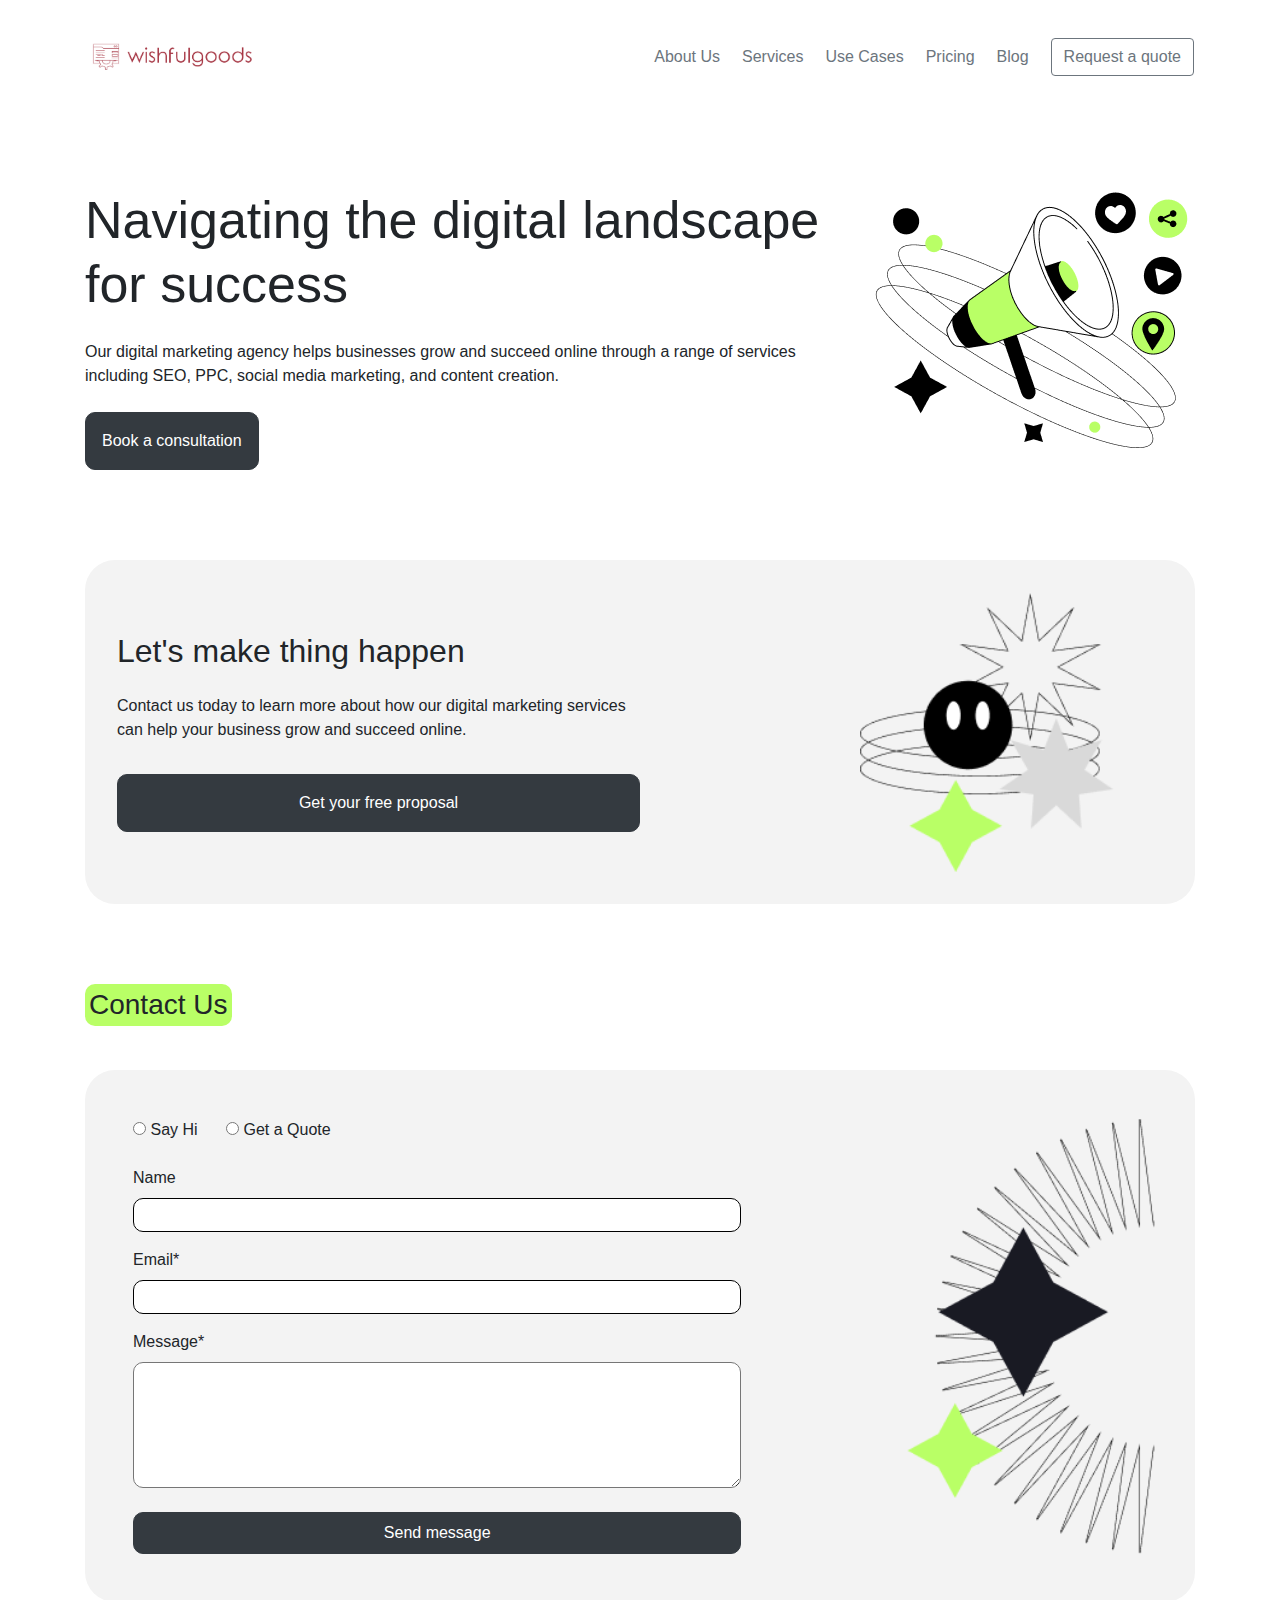
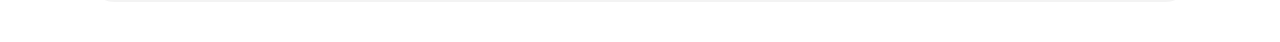
==== new-site/index.html @ 90e8d0c2 "release v0.3.0" ====
<!DOCTYPE html>
<html lang="en">
<head>
    <meta charset="UTF-8">
    <meta name="viewport" content="width=device-width, initial-scale=1.0">
    <link rel="stylesheet" href="https://cdn.jsdelivr.net/npm/bootstrap@4.3.1/dist/css/bootstrap.min.css" integrity="sha384-ggOyR0iXCbMQv3Xipma34MD+dH/1fQ784/j6cY/iJTQUOhcWr7x9JvoRxT2MZw1T" crossorigin="anonymous">
    <link rel="stylesheet" href="https://cdnjs.cloudflare.com/ajax/libs/font-awesome/4.7.0/css/font-awesome.min.css"> 
    <link rel="stylesheet" href="./scss/index.css">
    <title>Document</title>
</head>
<body>
    <nav class="navbar navbar-expand-lg container d-flex justify-content-between mt-md-3">
        <a class="navbar-brand" href="/">
            <img src="assets/illustration//Selection_002.png" alt="brand logo">
        </a>

        <button class="navbar-toggler" type="button" data-toggle="collapse" data-target="#navbarSupportedContent" aria-controls="navbarSupportedContent" aria-expanded="false" aria-label="Toggle navigation">
            <span class="navbar-toggler-icon">
                <i class="fa fa-bars" style="color:#343a40; font-size:28px;"></i>
            </span>
        </button>

        <div class="collapse navbar-collapse justify-content-end" id="navbarSupportedContent">
            <ul class="navbar-nav d-flex m-0 p-0">
                <li class="nav-item list-unstyled my-auto"><a class="text-secondary" href="#">About Us</a></li>
                <li class="nav-item list-unstyled my-auto"><a class="text-secondary" href="#">Services</a></li>
                <li class="nav-item list-unstyled my-auto"><a class="text-secondary" href="#">Use Cases</a></li>
                <li class="nav-item list-unstyled my-auto"><a class="text-secondary" href="#">Pricing</a></li>
                <li class="nav-item list-unstyled my-auto"><a class="text-secondary" href="#">Blog</a></li>
            </ul>
            <button class="btn btn-outline-secondary">Request a quote</button>
        </div>
    </nav>
    <main class="container d-flex flex-column mt-lg-5">
        <section id="introduction" class="introduction d-flex flex-column flex-md-row align-items-center">
            <div class="intro-text text-center text-md-left mb-5 mb-md-0">
                <h1 class="mb-3">Navigating the digital landscape for success</h1>
                <p class="my-4">Our digital marketing agency helps businesses grow and succeed online through a range of services including SEO, PPC, social media marketing, and content creation.</p>
                <button class="btn btn-dark mt-3 p-3 mx-auto ml-md-0 d-block">Book a consultation</button>
            </div>
            <div class="intro-illustration">
                <img class="" src="assets/illustration/Illustration.png" alt="">
            </div>
        </section>
        <section class="proposal d-flex justify-content-between mt-5">
            <div class="info-text d-flex flex-column my-auto w-50">
                <h2>Let's make thing happen</h2>
                <p>Contact us today to learn more about how our digital marketing services can help your business grow and succeed online.</p>
                <button class="btn btn-dark p-3">Get your free proposal</button>
            </div>
            <img class="w-auto mr-5" src="assets/illustration/Illustration2.png" alt="">
        </section>
        <section>
            <h3>Contact Us</h3>
            <div class="contact d-flex position-relative p-lg-5">
                <div class="contact-form position-relative">
                    <div class="contact-reason">
                        <input type="radio" name="reason" id="say-hi">
                        <label class="mr-4" for="say-hi">Say Hi</label>
                        <input type="radio" name="reason" id="get-quote">
                        <label for="say-hi">Get a Quote</label>
                    </div>
                    <div class="my-4">
                        <div class="contact-info">
                            <div class="d-flex flex-column">
                                <label for="name">Name</label>
                                <input class="py-1" type="text" name="name" id="name">
                            </div>
                            <div class="d-flex flex-column my-3">
                                <label for="email">Email*</label>
                                <input class="py-1" type="email" name="email" id="email" required>
                            </div>
                        </div>
                        <div class="contact-message d-flex flex-column">
                            <label for="message">Message*</label>
                            <textarea name="message" id="message" cols="30" rows="5"></textarea>
                        </div>
                    </div>
                    <button class="btn btn-dark w-100 py-2">Send message</button>
                </div>
                <div class="contact-illustration">
                    <img class="h-100" src="assets/illustration/Illustration3.png" alt="">
                </div>
            </div>
        </section>
    </main>
    
    <script src="https://code.jquery.com/jquery-3.5.1.slim.min.js" integrity="sha384-DfXdz2htPH0lsSSs5nCTpuj/zy4C+OGpamoFVy38MVBnE+IbbVYUew+OrCXaRkfj" crossorigin="anonymous"></script>
    <script src="https://cdn.jsdelivr.net/npm/bootstrap@4.5.3/dist/js/bootstrap.bundle.min.js" integrity="sha384-ho+j7jyWK8fNQe+A12Hb8AhRq26LrZ/JpcUGGOn+Y7RsweNrtN/tE3MoK7ZeZDyx" crossorigin="anonymous"></script>
</body>
</html>
---- new-site/scss/index.css ----
nav .navbar-brand img {
  height: 55px;
  width: auto;
}
nav .navbar-toggler {
  outline: none;
  border: none;
}
nav .navbar-collapse,
nav .navbar-nav {
  gap: 22px;
}

main section {
  margin-bottom: 2.5rem;
  margin-top: 2.5rem;
}
main section h3 {
  margin-bottom: 2.75rem;
  background-color: #B9FF66;
  width: -moz-fit-content;
  width: fit-content;
  border-radius: 10px;
  padding: 0.25rem;
}
main h1 {
  line-height: 4rem;
  font-size: 2.75rem;
}
@media (min-width: 992px) {
  main h1 {
    font-size: 3.25rem;
  }
}
main .btn {
  border-radius: 10px;
}
main .introduction .intro-text,
main .introduction .intro-illustration {
  width: -moz-fit-content;
  width: fit-content;
}
main .proposal {
  background-color: #F3F3F3;
  border-radius: 30px;
  padding: 2rem;
}
main .proposal > .info-text {
  gap: 1rem;
}
main .proposal img {
  height: 280px;
}
main .contact {
  padding: 2rem;
  background-color: #F3F3F3;
  border-radius: 30px;
}
main .contact .contact-form {
  z-index: 9;
  width: 100%;
}
main .contact .contact-form input {
  border: 1px solid;
}
@media (min-width: 992px) {
  main .contact .contact-form {
    width: 60%;
  }
}
main .contact .contact-reason label {
  margin-bottom: 0;
}
main .contact .contact-reason input[type=radio] {
  accent-color: #B9FF66;
}
main .contact .contact-info input,
main .contact .contact-message textarea {
  border-radius: 10px;
}
main .contact .contact-illustration {
  position: absolute;
  right: 0px;
  top: 5px;
  z-index: 1;
}
@media (min-width: 768px) {
  main .contact .contact-illustration {
    position: initial;
    margin-right: 2rem;
    margin-left: auto;
  }
}/*# sourceMappingURL=index.css.map */
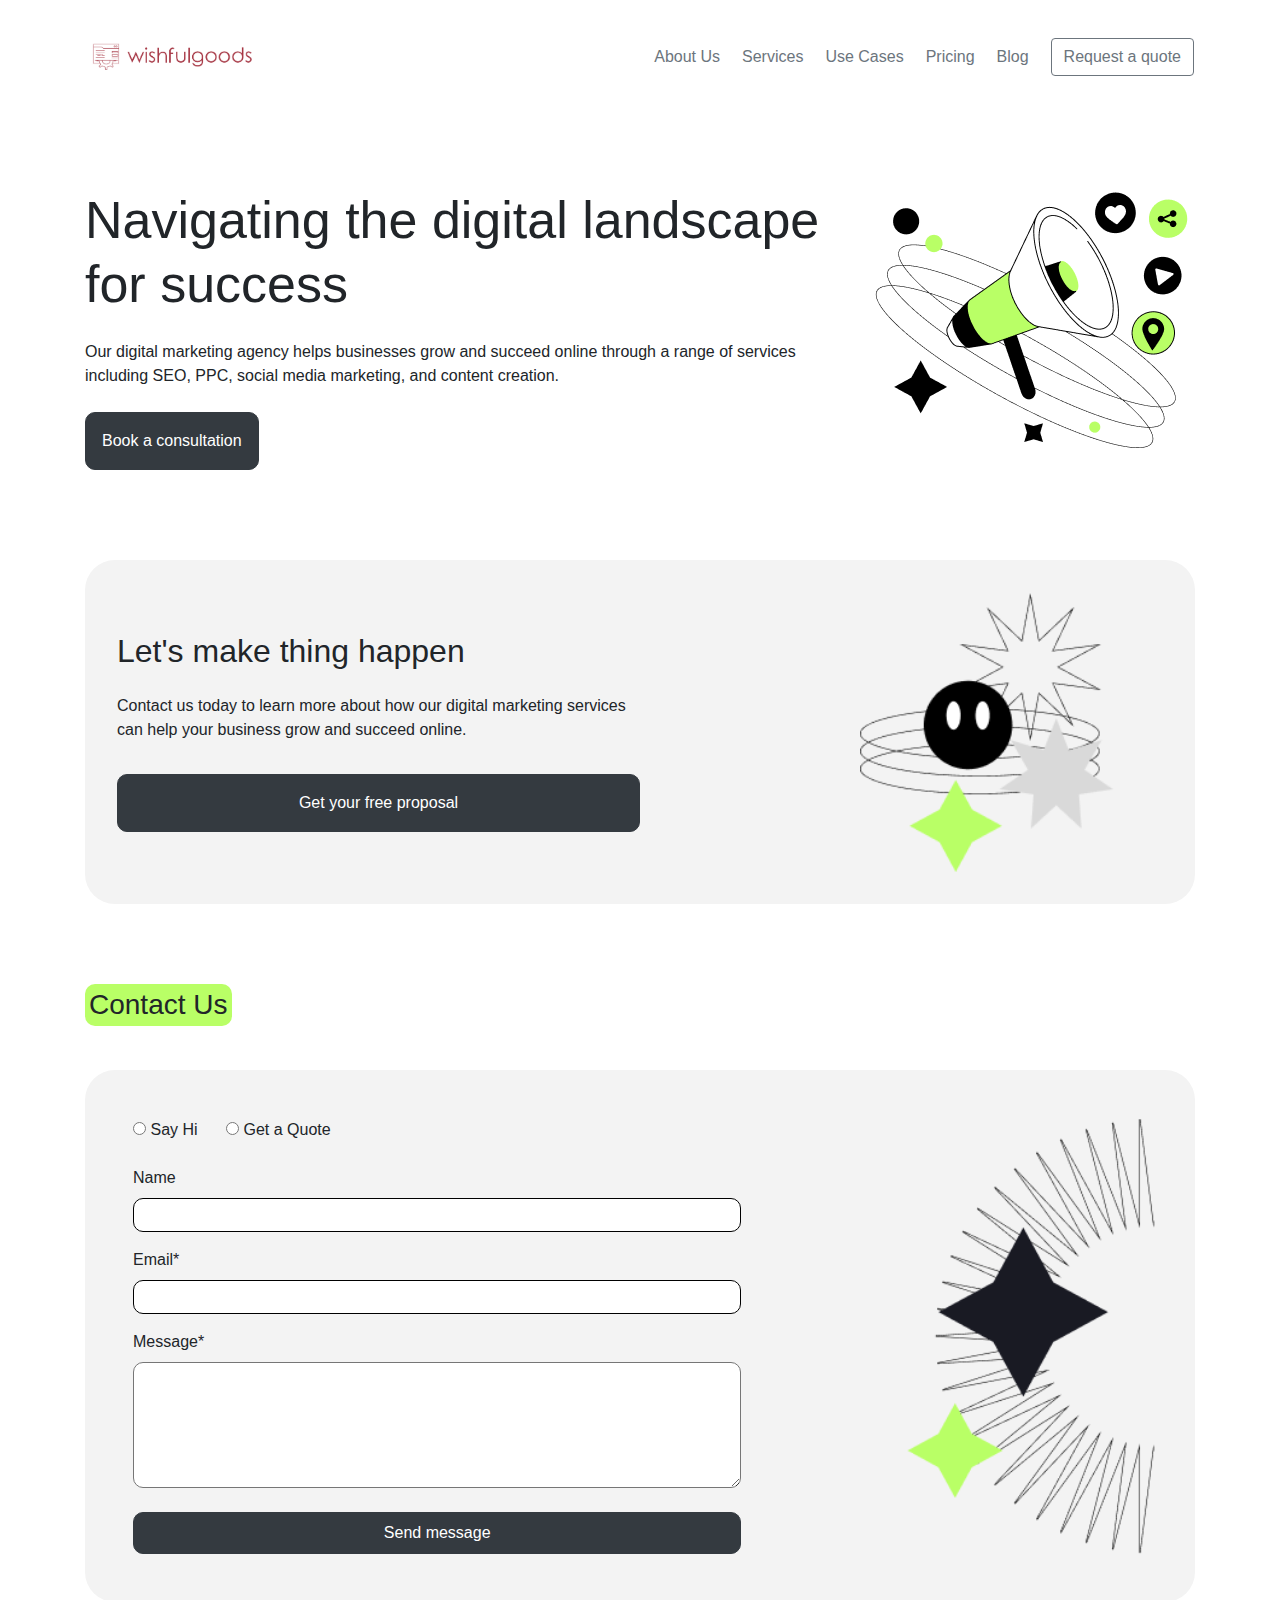
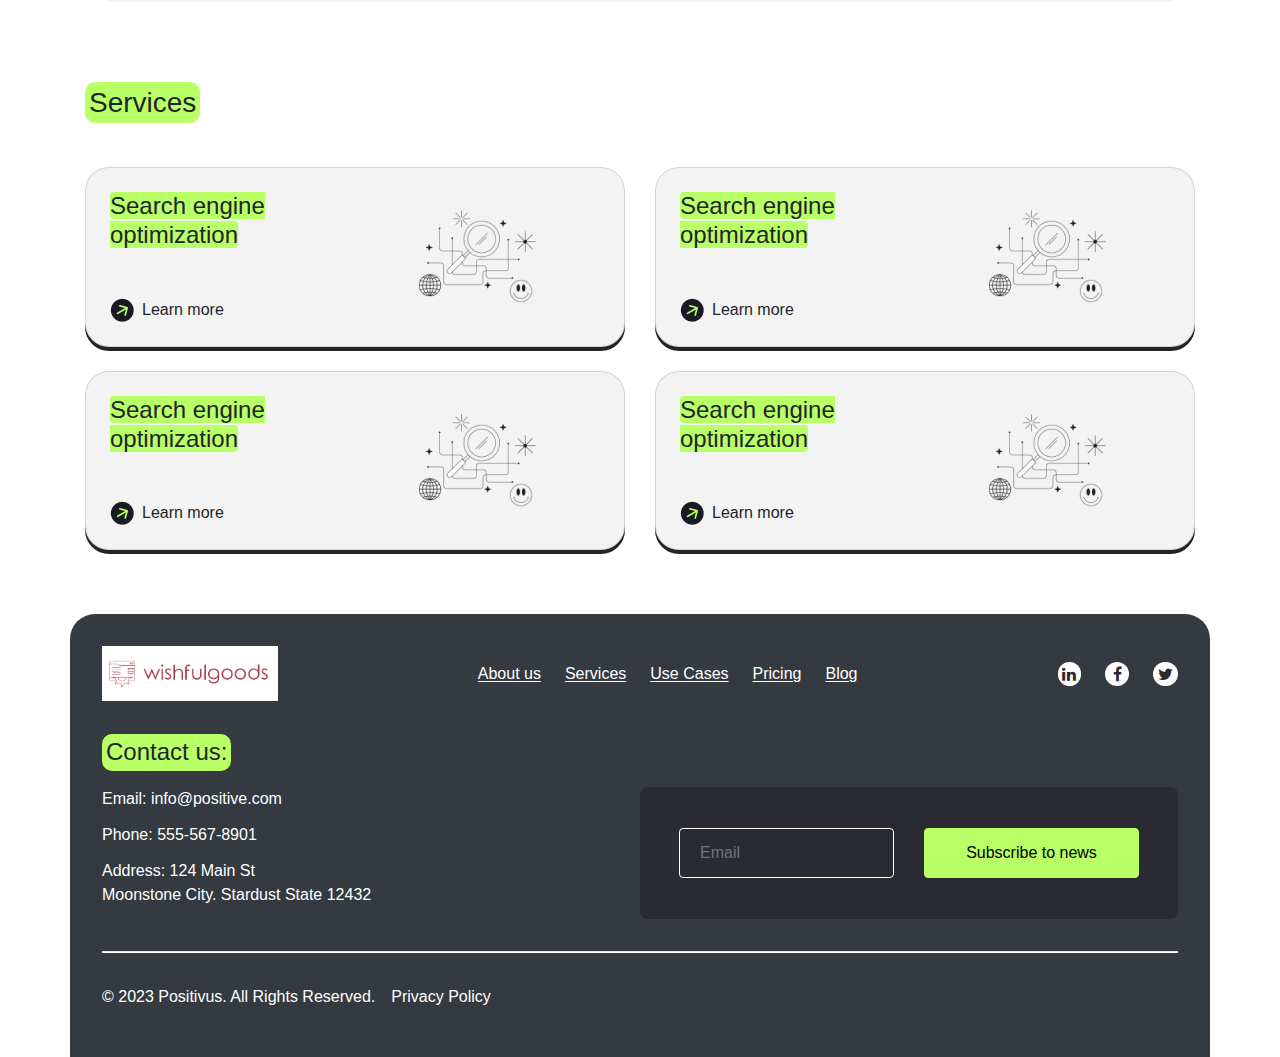
==== commit 2d35f2a6: "release v0.4.0" ====
--- a/new-site/index.html
+++ b/new-site/index.html
@@ -21,7 +21,7 @@
         </button>
 
         <div class="collapse navbar-collapse justify-content-end" id="navbarSupportedContent">
-            <ul class="navbar-nav d-flex m-0 p-0">
+            <ul class="navbar-nav d-flex mx-0 my-3 p-0">
                 <li class="nav-item list-unstyled my-auto"><a class="text-secondary" href="#">About Us</a></li>
                 <li class="nav-item list-unstyled my-auto"><a class="text-secondary" href="#">Services</a></li>
                 <li class="nav-item list-unstyled my-auto"><a class="text-secondary" href="#">Use Cases</a></li>
@@ -83,8 +83,120 @@
                 </div>
             </div>
         </section>
+        <section>
+            <h3>Services</h3>
+            <div class="row">
+                <div class="services mb-4 col-12 col-md-6">
+                    <div class="service card flex-row p-4">
+                        <div class="info-text w-50 d-flex flex-column justify-content-between">
+                            <h4><span>Search engine optimization</span></h4>
+                            <div class="d-flex">
+                                <img src="assets/illustration/Icon.png" alt="">
+                                <p class="ml-2 my-auto text-center">Learn more</p>
+                            </div>
+                        </div>
+                        <div class="w-50 d-flex align-items-center justify-content-center">
+                            <img src="assets/illustration/tokyo-magnifier-web-search-with-elements 2.png" alt="">
+                        </div>
+                    </div>
+                </div>
+                <div class="services mb-4 col-12 col-md-6">
+                    <div class="service card flex-row p-4">
+                        <div class="info-text w-50 d-flex flex-column justify-content-between">
+                            <h4><span>Search engine optimization</span></h4>
+                            <div class="d-flex">
+                                <img src="assets/illustration/Icon.png" alt="">
+                                <p class="ml-2 my-auto text-center">Learn more</p>
+                            </div>
+                        </div>
+                        <div class="w-50 d-flex align-items-center justify-content-center">
+                            <img src="assets/illustration/tokyo-magnifier-web-search-with-elements 2.png" alt="">
+                        </div>
+                    </div>
+                </div>
+            </div>
+            <div class="row">
+                <div class="services mb-4 col-12 col-md-6">
+                    <div class="service card flex-row p-4">
+                        <div class="info-text w-50 d-flex flex-column justify-content-between">
+                            <h4><span>Search engine optimization</span></h4>
+                            <div class="d-flex">
+                                <img src="assets/illustration/Icon.png" alt="">
+                                <p class="ml-2 my-auto text-center">Learn more</p>
+                            </div>
+                        </div>
+                        <div class="w-50 d-flex align-items-center justify-content-center">
+                            <img src="assets/illustration/tokyo-magnifier-web-search-with-elements 2.png" alt="">
+                        </div>
+                    </div>
+                </div>
+                <div class="services mb-4 col-12 col-md-6">
+                    <div class="service card flex-row p-4">
+                        <div class="info-text w-50 d-flex flex-column justify-content-between">
+                            <h4><span>Search engine optimization</span></h4>
+                            <div class="d-flex">
+                                <img src="assets/illustration/Icon.png" alt="">
+                                <p class="ml-2 my-auto text-center">Learn more</p>
+                            </div>
+                        </div>
+                        <div class="w-50 d-flex align-items-center justify-content-center">
+                            <img src="assets/illustration/tokyo-magnifier-web-search-with-elements 2.png" alt="">
+                        </div>
+                    </div>
+                </div>
+            </div>
+        </section>
     </main>
-    
+    <footer>
+        <div class="container bg-dark d-flex flex-column">
+            <div class="d-flex flex-column flex-lg-row justify-content-between">
+                <div class="logo">
+                    <img src="./assets/illustration/Selection_002.png" alt="">
+                </div>
+                <div class="footer-navigation d-flex align-items-center my-3">
+                    <ul class="d-flex list-unstyled my-auto">
+                        <li><a href="#">About us</a></li>
+                        <li><a href="#">Services</a></li>
+                        <li><a href="#">Use Cases</a></li>
+                        <li><a href="#">Pricing</a></li>
+                        <li><a href="#">Blog</a></li>
+                    </ul>
+                </div>
+                <div class="social-icons d-flex align-items-center">
+                    <ul class="d-flex list-unstyled my-auto">
+                        <li><a href="#"><span class="fa fa-linkedin"></span></a></li>
+                        <li><a href="#"><span class="fa fa-facebook"></span></a></li>
+                        <li><a href="#"><span class="fa fa-twitter"></span></a></li>
+                    </ul>
+                </div>
+            </div>
+            <h4 class="m-0"><span>Contact us:</span></h4>
+            <div class="row flex-column flex-lg-row mx-0">
+                <div class="contact col-12 col-lg-6 p-0 mb-4 mb-lg-0">
+                    <div class="contact-info">
+                        <p>Email: info@positive.com</p>
+                        <p>Phone: 555-567-8901</p>
+                        <p>Address: 124 Main St <br> Moonstone City. Stardust State 12432</p>
+                    </div>
+                </div>
+                <div class="newsletter-sub-form col-12 col-lg-6 d-flex align-items-center">
+                    <div class="row m-0 w-100">
+                        <div class="col">
+                            <input class="form-control h-100" type="email" placeholder="Email" name="Email">
+                        </div>
+                        <div class="col">
+                            <button class="btn btn-primary w-100">Subscribe to news</button>
+                        </div>
+                    </div>
+                </div>
+            </div>
+            <hr>
+            <div class="d-flex mb-0">
+                <p class="mr-3">© 2023 Positivus. All Rights Reserved.</p>
+                <p>Privacy Policy</p>
+            </div>
+        </div>
+    </footer>
     <script src="https://code.jquery.com/jquery-3.5.1.slim.min.js" integrity="sha384-DfXdz2htPH0lsSSs5nCTpuj/zy4C+OGpamoFVy38MVBnE+IbbVYUew+OrCXaRkfj" crossorigin="anonymous"></script>
     <script src="https://cdn.jsdelivr.net/npm/bootstrap@4.5.3/dist/js/bootstrap.bundle.min.js" integrity="sha384-ho+j7jyWK8fNQe+A12Hb8AhRq26LrZ/JpcUGGOn+Y7RsweNrtN/tE3MoK7ZeZDyx" crossorigin="anonymous"></script>
 </body>
--- a/new-site/scss/index.css
+++ b/new-site/scss/index.css
@@ -90,4 +90,96 @@
     margin-right: 2rem;
     margin-left: auto;
   }
+}
+main .service {
+  border-radius: 1.5rem;
+  background-color: #F3F3F3;
+  box-shadow: 0 4px;
+}
+main .service .info-text {
+  gap: 2.5rem;
+}
+main .service .info-text h4 > span {
+  background-color: #B9FF66;
+  border-radius: 4px;
+}
+
+footer .container {
+  border-radius: 25px 25px 0 0;
+  padding: 2rem;
+}
+footer .container > div {
+  margin-bottom: 2rem;
+}
+footer .container .logo > img {
+  height: 55px;
+  width: auto;
+}
+footer .container ul {
+  gap: 1.5rem;
+}
+footer .container ul li > a {
+  color: white;
+  text-decoration: underline;
+  text-underline-offset: 2px;
+}
+footer .container ul li > a > .fa {
+  color: #292A32;
+  background-color: white;
+  display: inline-block;
+  border-radius: 60px;
+  padding: 0.25em 0.3em;
+}
+footer .container ul li > a .fa-facebook {
+  padding: 0.25em 0.475em;
+}
+footer .container h4 > span {
+  background-color: #B9FF66;
+  border-radius: 10px;
+  display: inline-block;
+  padding: 4px;
+  margin-bottom: 1rem;
+}
+footer .container .contact p {
+  color: white;
+  margin: 0;
+}
+footer .container .contact p + p {
+  margin: 0.75rem 0;
+}
+footer .container .newsletter-sub-form {
+  background-color: #292A32;
+  border-radius: 8px;
+  padding: 2rem 1.5rem;
+}
+footer .container .newsletter-sub-form .col {
+  width: 100%;
+}
+footer .container .newsletter-sub-form .col input, footer .container .newsletter-sub-form .col button {
+  padding: 12px 20px;
+}
+@media (min-width: 992px) and (max-width: 1200px) {
+  footer .container .newsletter-sub-form .col input, footer .container .newsletter-sub-form .col button {
+    font-size: 0.875rem;
+  }
+}
+footer .container .newsletter-sub-form .col .form-control {
+  color: white;
+  border: 1px solid white;
+  background-color: transparent;
+}
+footer .container .newsletter-sub-form .col .btn-primary {
+  background-color: #B9FF66;
+  border: 1px solid #B9FF66;
+  color: black;
+}
+footer .container hr {
+  background-color: white;
+  height: 1px;
+  width: 100%;
+  margin: 0;
+}
+footer .container hr + div {
+  color: white;
+  margin-top: 2rem;
 }/*# sourceMappingURL=index.css.map */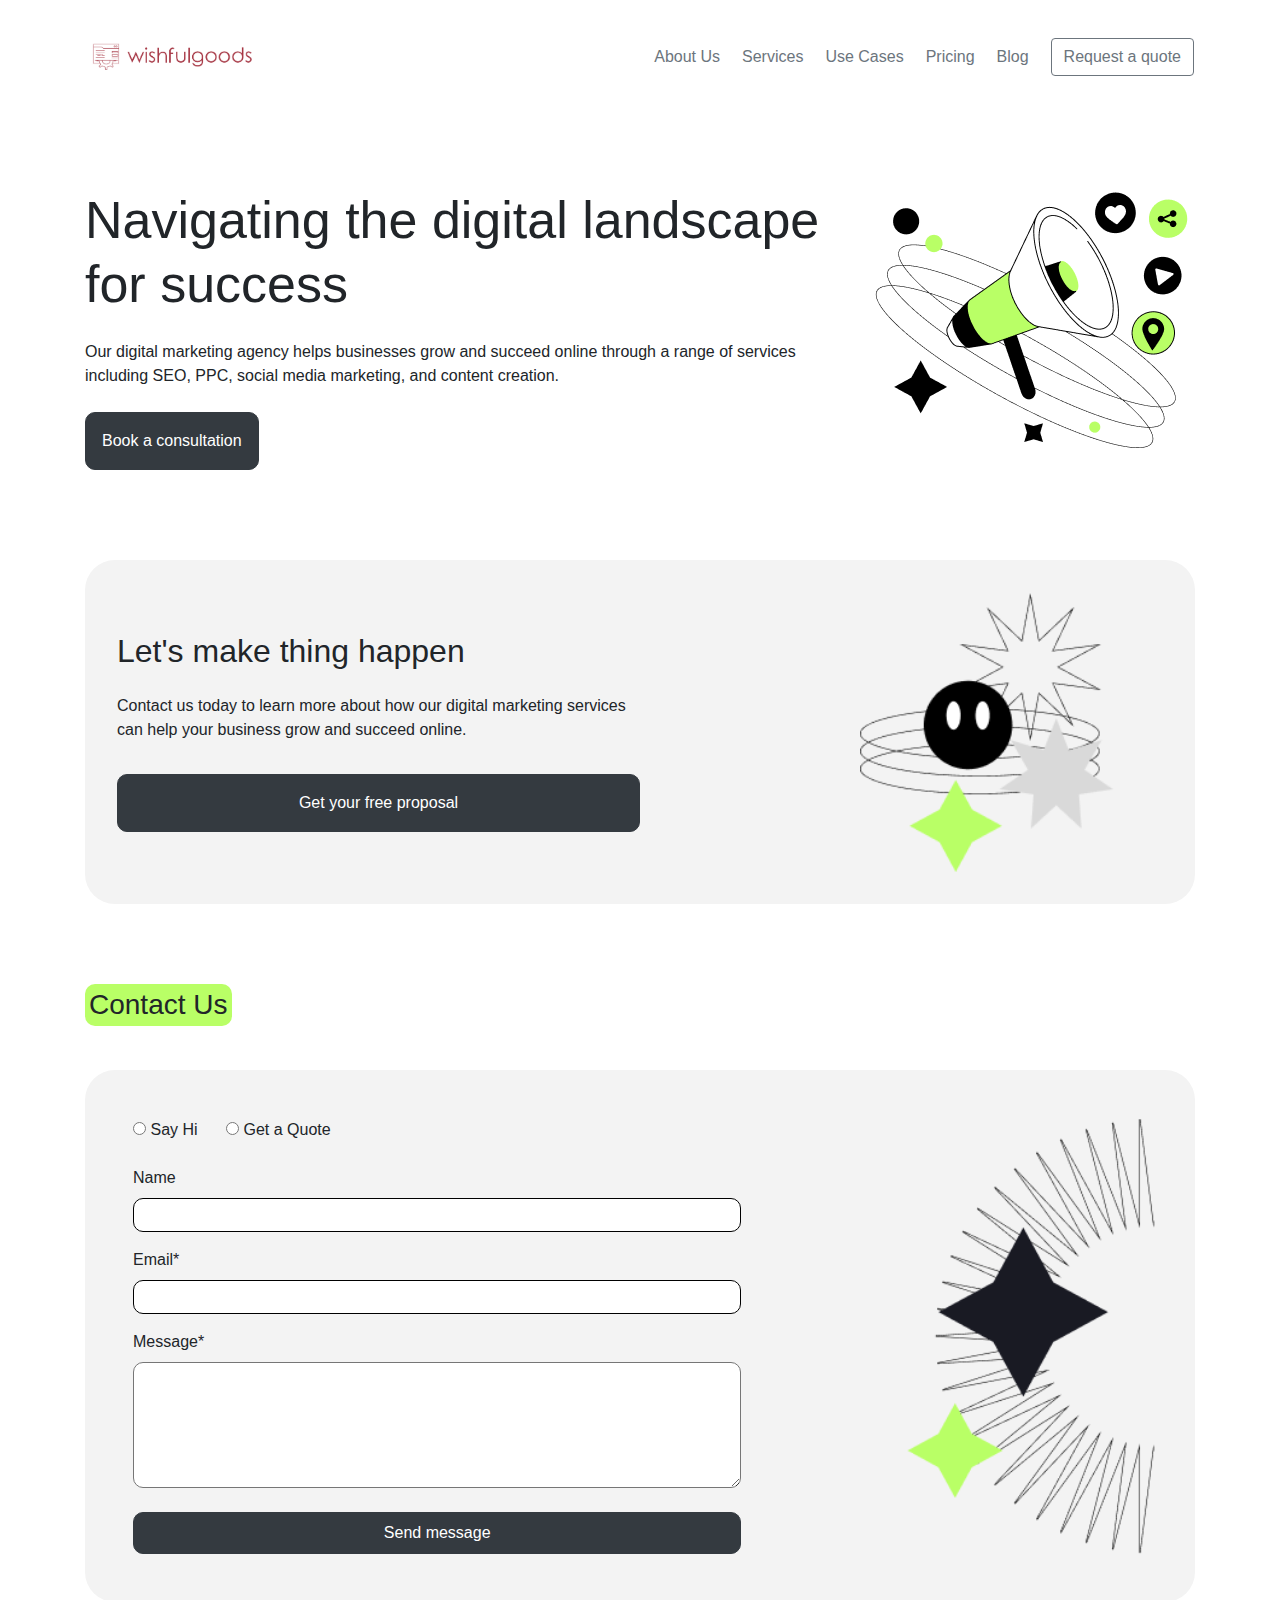
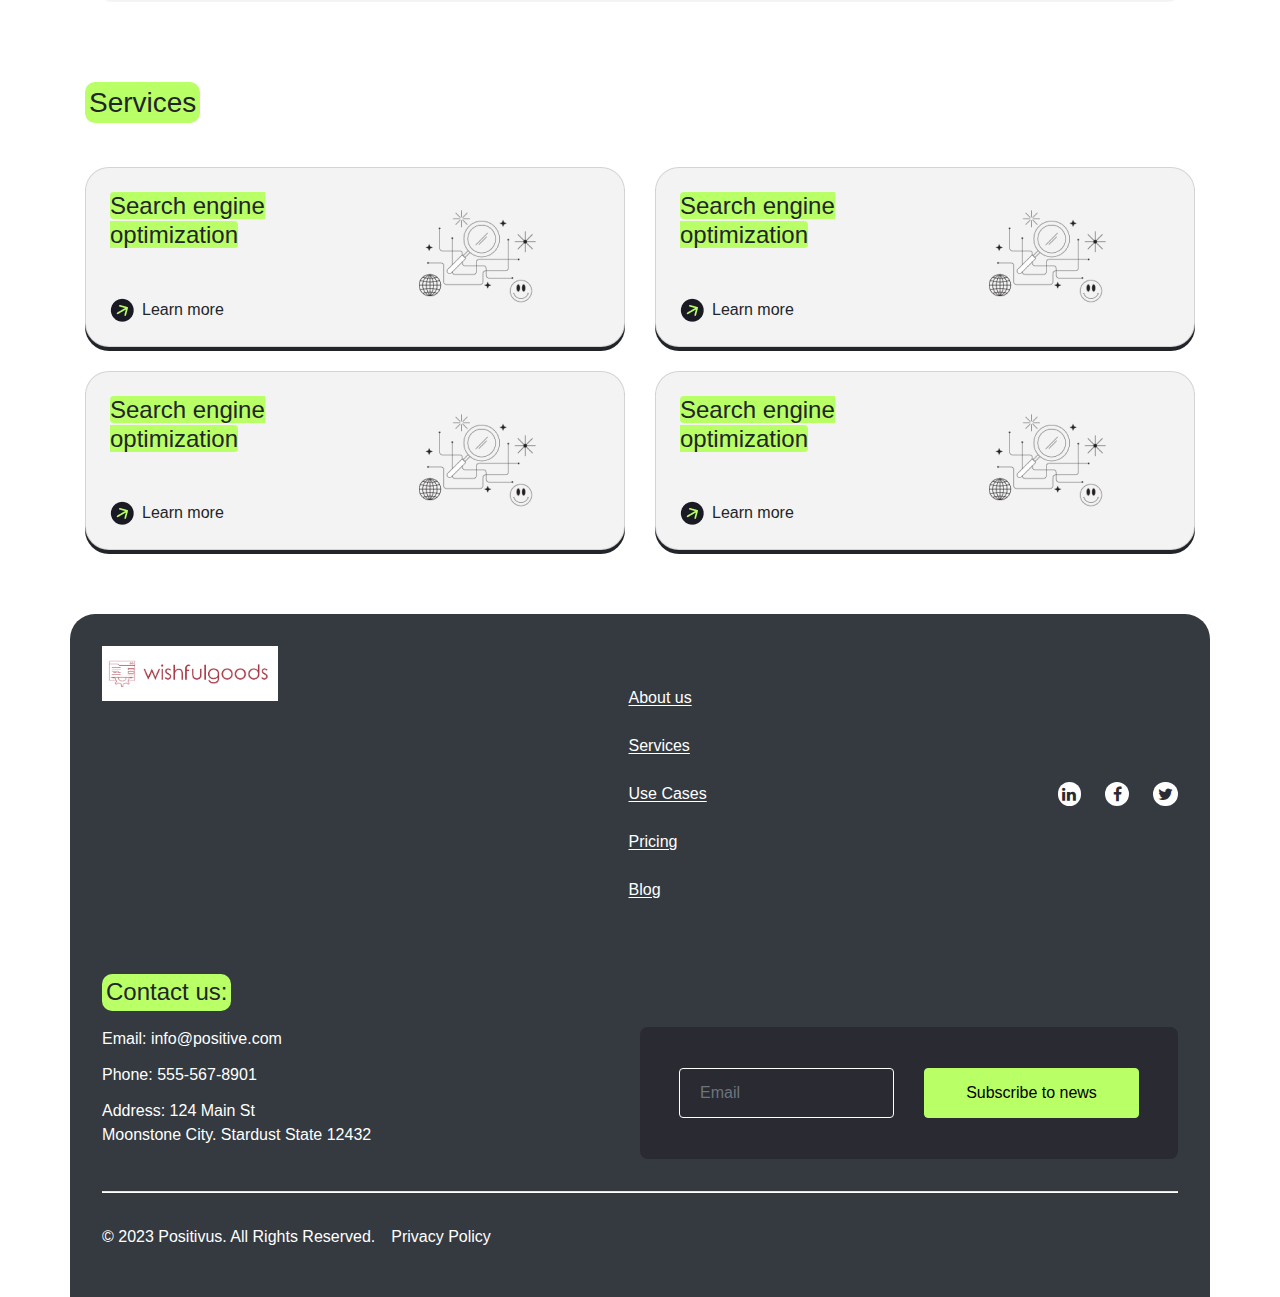
==== commit 47de6c2b: "release v0.4.1" ====
--- a/new-site/index.html
+++ b/new-site/index.html
@@ -154,7 +154,7 @@
                     <img src="./assets/illustration/Selection_002.png" alt="">
                 </div>
                 <div class="footer-navigation d-flex align-items-center my-3">
-                    <ul class="d-flex list-unstyled my-auto">
+                    <ul class="d-flex flex-column list-unstyled my-4">
                         <li><a href="#">About us</a></li>
                         <li><a href="#">Services</a></li>
                         <li><a href="#">Use Cases</a></li>
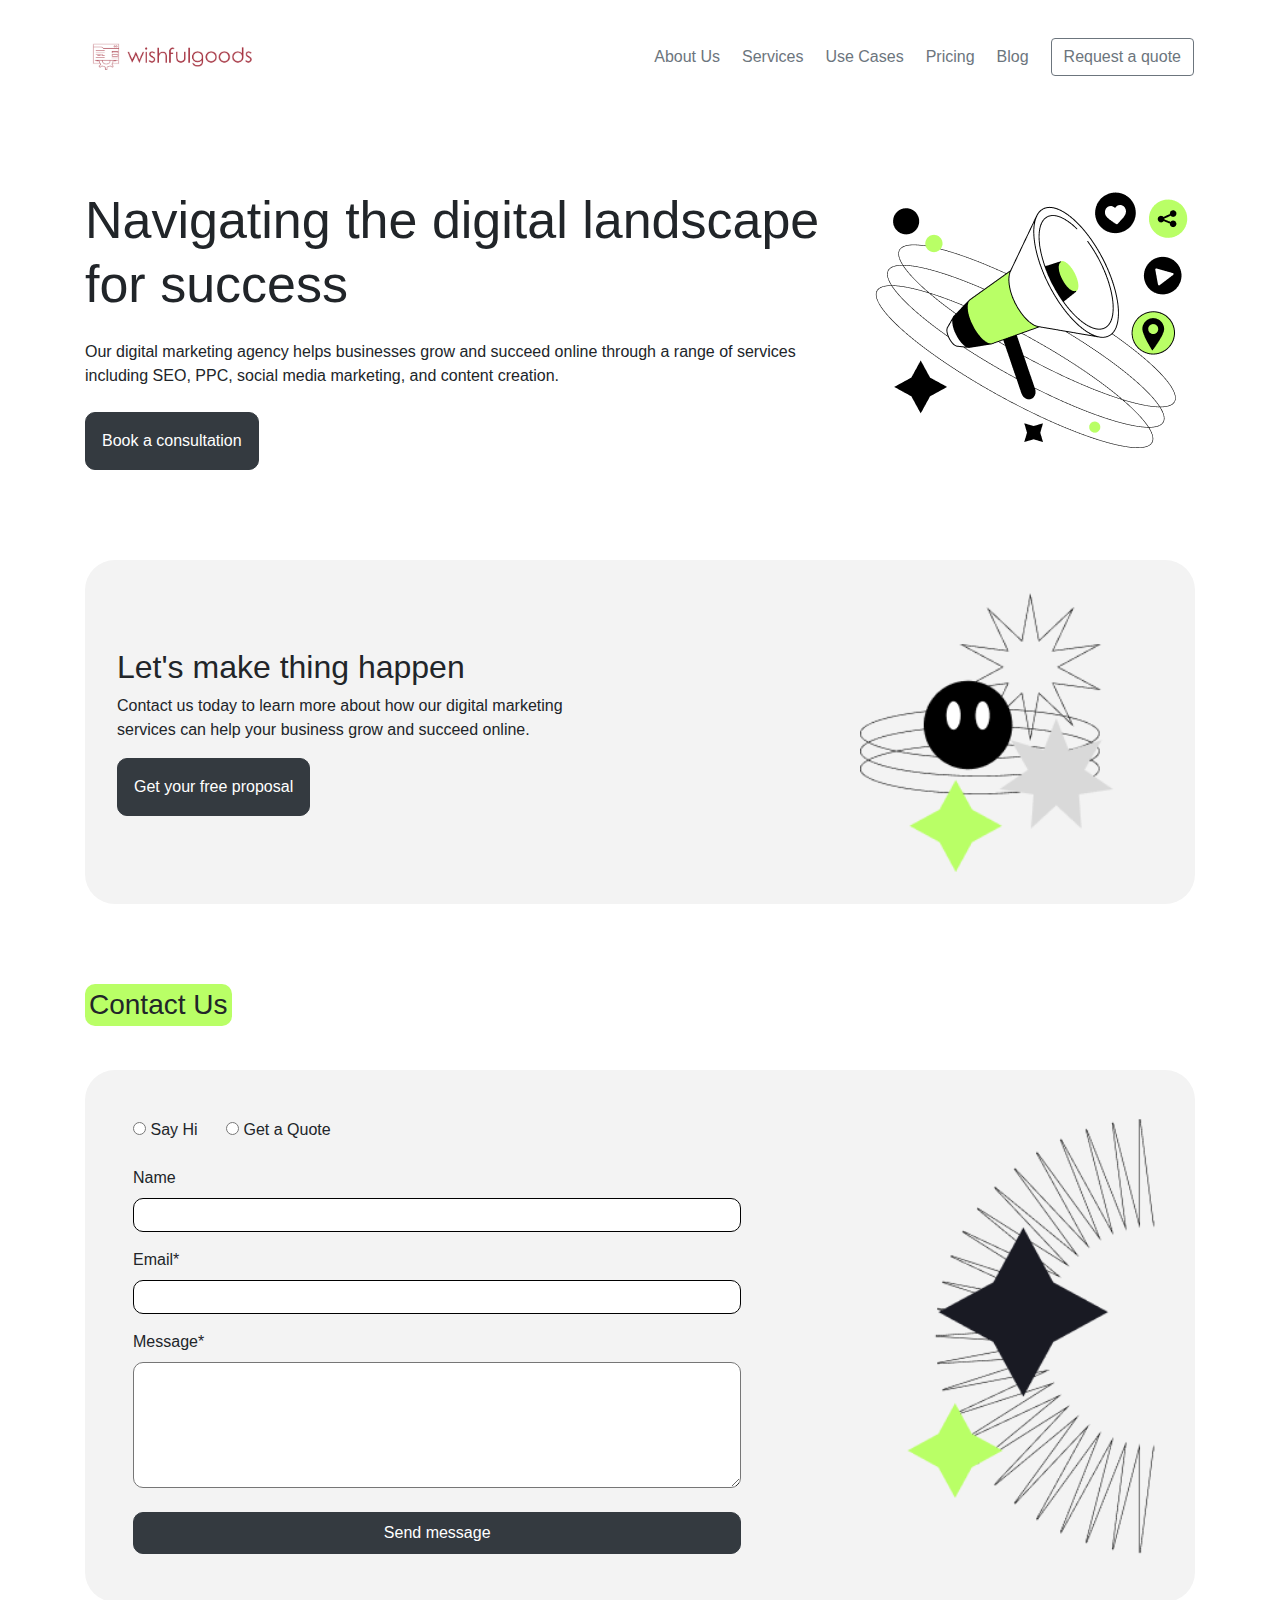
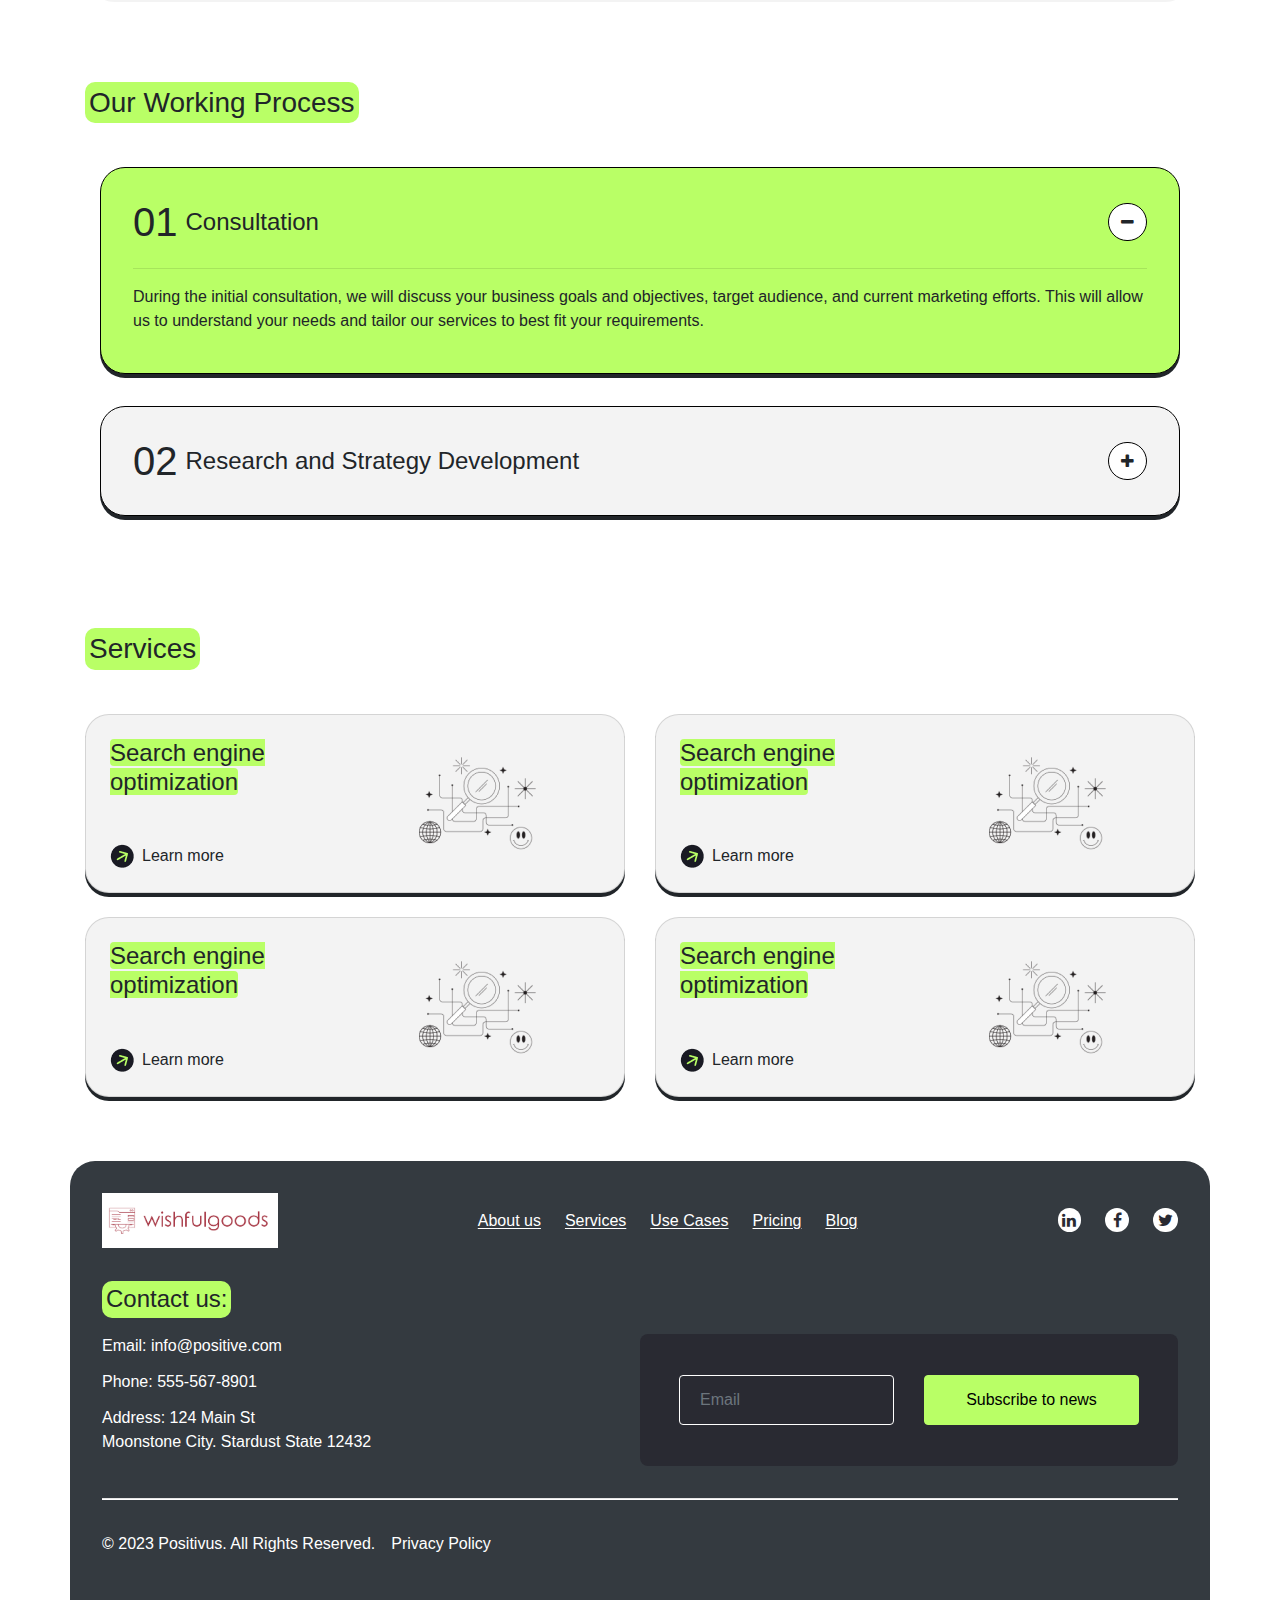
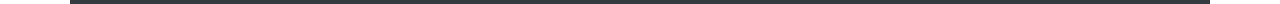
==== commit 7cc27f95: "release v0.4.2" ====
--- a/new-site/index.html
+++ b/new-site/index.html
@@ -43,12 +43,18 @@
             </div>
         </section>
         <section class="proposal d-flex justify-content-between mt-5">
-            <div class="info-text d-flex flex-column my-auto w-50">
-                <h2>Let's make thing happen</h2>
-                <p>Contact us today to learn more about how our digital marketing services can help your business grow and succeed online.</p>
-                <button class="btn btn-dark p-3">Get your free proposal</button>
-            </div>
-            <img class="w-auto mr-5" src="assets/illustration/Illustration2.png" alt="">
+            <div class="row">
+                <div class="col d-flex flex-column justify-content-center">
+                    <div class="info-text">
+                        <h2>Let's make thing happen</h2>
+                        <p>Contact us today to learn more about how our digital marketing services can help your business grow and succeed online.</p>
+                        <button class="btn btn-dark p-3">Get your free proposal</button>
+                    </div>
+                </div>
+                <div class="col text-right d-none d-md-block">
+                    <img class="w-auto mr-5" src="assets/illustration/Illustration2.png" alt="">
+                </div>
+            </div>
         </section>
         <section>
             <h3>Contact Us</h3>
@@ -84,6 +90,43 @@
             </div>
         </section>
         <section>
+            <h3>Our Working Process</h3>
+            <div class="container">
+                <div class="process expanded">
+                    <div class="d-flex justify-content-between">
+                        <div class="d-flex flex-column flex-md-row align-items-center">
+                            <div class="process-step mr-auto mr-md-2">01</div>
+                            <h4 class="process-title m-0">Consultation</h4>
+                        </div>
+                        <div class="toggle-collapse d-flex align-items-center">
+                            <!-- <span class="fa fa-plus"></span> -->
+                            <span class="fa fa-minus"></span>
+                        </div>
+                    </div>
+                    <hr>
+                    <div class="process-description">
+                        <p>During the initial consultation, we will discuss your business goals and objectives, target audience, and current marketing efforts. This will allow us to understand your needs and tailor our services to best fit your requirements.</p>
+                    </div>
+                </div>
+                <div class="process">
+                    <div class="d-flex justify-content-between">
+                        <div class="d-flex flex-column flex-md-row  align-items-center">
+                            <div class="process-step mr-auto mr-md-2">02</div>
+                            <h4 class="process-title m-0">Research and Strategy Development</h4>
+                        </div>
+                        <div class="toggle-collapse d-flex align-items-center">
+                            <span class="fa fa-plus"></span>
+                            <!-- <span class="fa fa-minus"></span> -->
+                        </div>
+                    </div>
+                    <!-- <hr>
+                    <div class="process-description">
+                        <p>During the initial consultation, we will discuss your business goals and objectives, target audience, and current marketing efforts. This will allow us to understand your needs and tailor our services to best fit your requirements.</p>
+                    </div> -->
+                </div>
+            </div>
+        </section>
+        <section>
             <h3>Services</h3>
             <div class="row">
                 <div class="services mb-4 col-12 col-md-6">
@@ -154,7 +197,7 @@
                     <img src="./assets/illustration/Selection_002.png" alt="">
                 </div>
                 <div class="footer-navigation d-flex align-items-center my-3">
-                    <ul class="d-flex flex-column list-unstyled my-4">
+                    <ul class="d-flex flex-column flex-lg-row list-unstyled my-4 my-lg-0">
                         <li><a href="#">About us</a></li>
                         <li><a href="#">Services</a></li>
                         <li><a href="#">Use Cases</a></li>
--- a/new-site/scss/index.css
+++ b/new-site/scss/index.css
@@ -90,6 +90,27 @@
     margin-right: 2rem;
     margin-left: auto;
   }
+}
+main .process {
+  border-radius: 25px;
+  border: 1px solid black;
+  padding: 1.5rem 2rem;
+  box-shadow: 0 4px;
+  margin-bottom: 2rem;
+  background-color: #F3F3F3;
+}
+main .process.expanded {
+  background-color: #B9FF66;
+}
+main .process .process-step {
+  font-size: 2.5rem;
+}
+main .process .toggle-collapse .fa {
+  border: 1px solid black;
+  background-color: white;
+  display: inline-block;
+  border-radius: 60px;
+  padding: 0.635em 0.75em;
 }
 main .service {
   border-radius: 1.5rem;
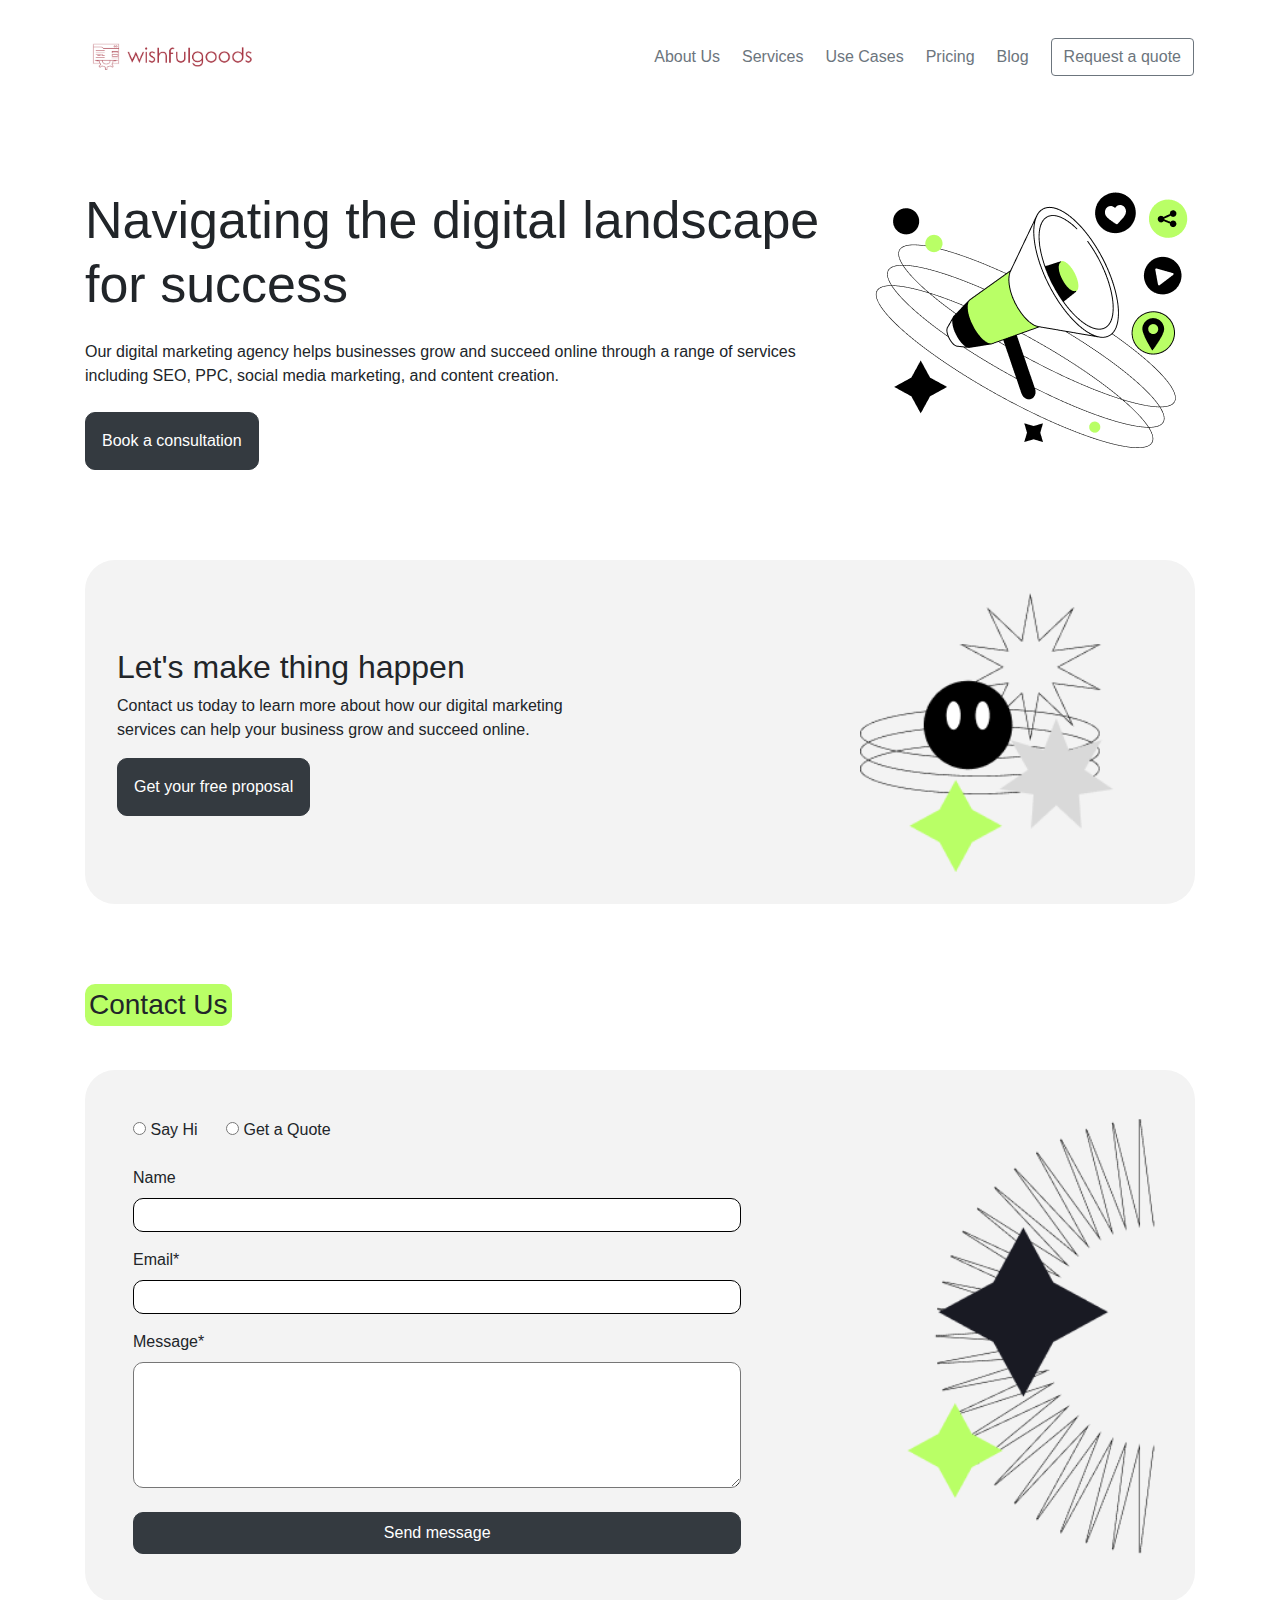
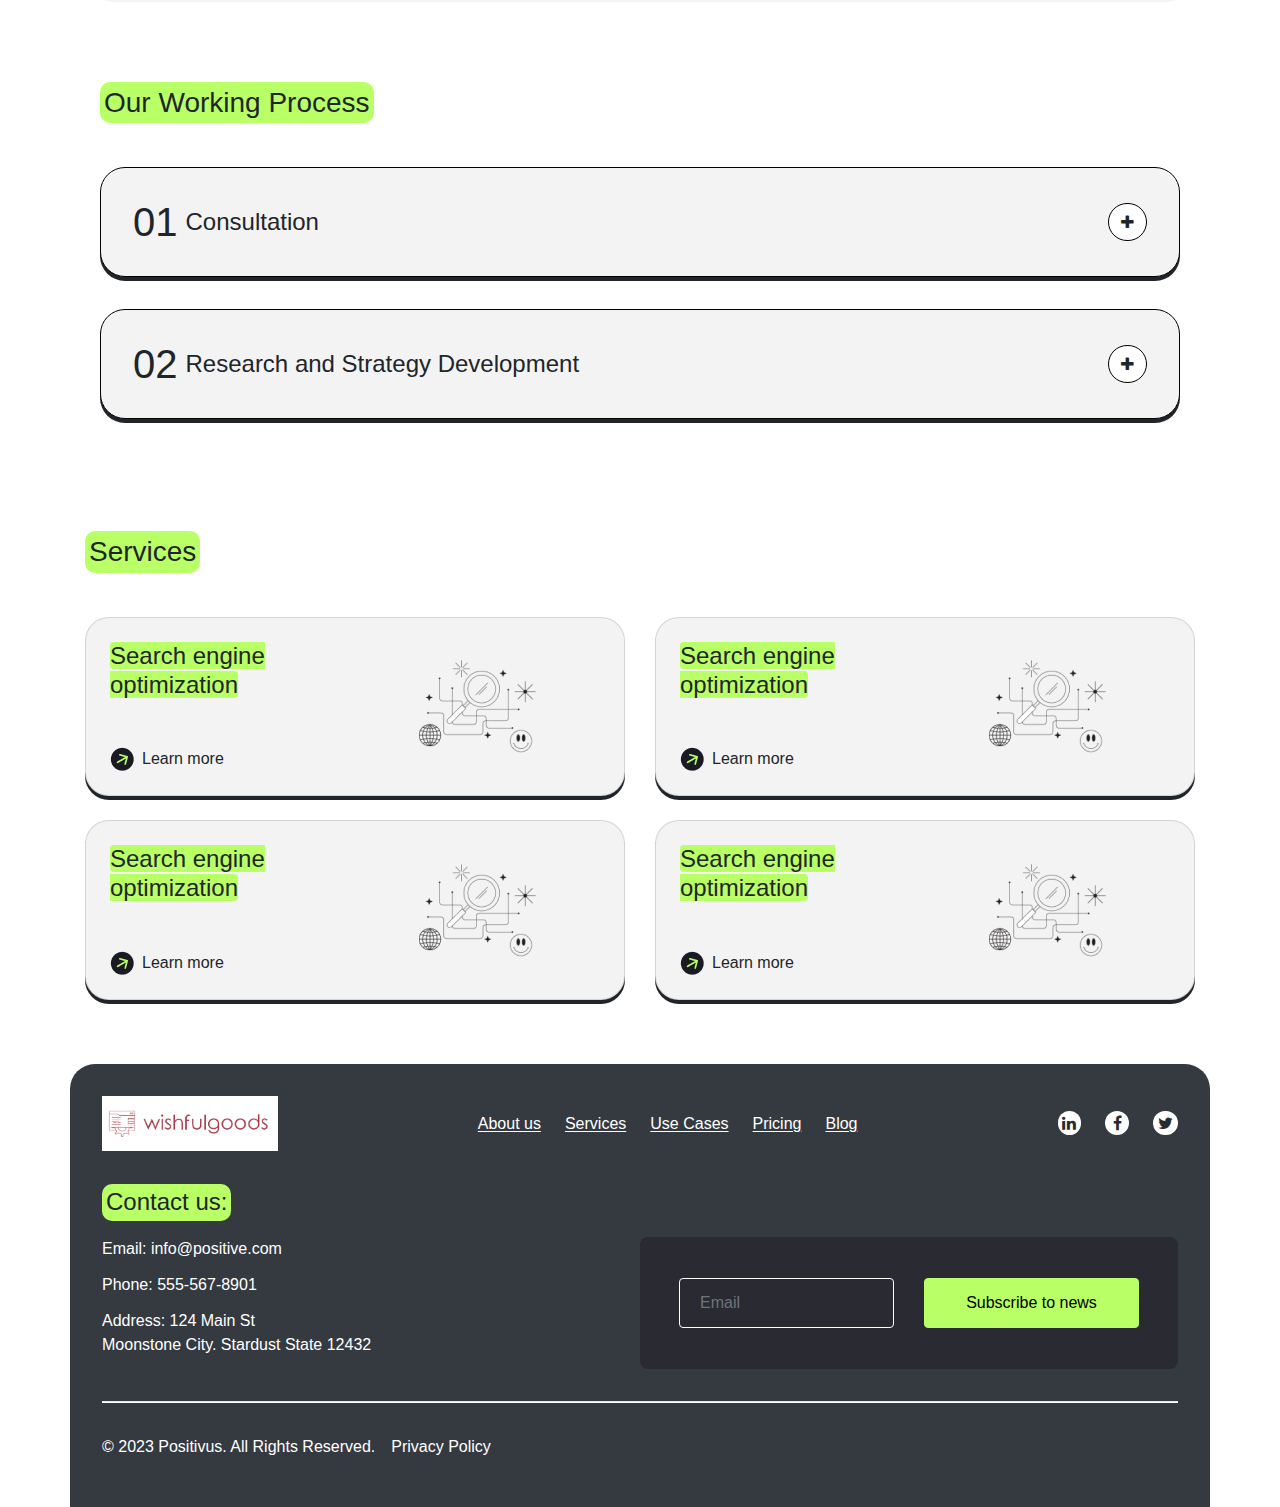
==== commit 30c4cc19: "release v0.4.3" ====
--- a/new-site/index.html
+++ b/new-site/index.html
@@ -89,41 +89,45 @@
                 </div>
             </div>
         </section>
-        <section>
+        <section class="container">
             <h3>Our Working Process</h3>
-            <div class="container">
+            <div id="working-process">
                 <div class="process expanded">
-                    <div class="d-flex justify-content-between">
+                    <div class="d-flex justify-content-between" id="headingOne">
                         <div class="d-flex flex-column flex-md-row align-items-center">
                             <div class="process-step mr-auto mr-md-2">01</div>
                             <h4 class="process-title m-0">Consultation</h4>
                         </div>
                         <div class="toggle-collapse d-flex align-items-center">
-                            <!-- <span class="fa fa-plus"></span> -->
-                            <span class="fa fa-minus"></span>
-                        </div>
-                    </div>
-                    <hr>
-                    <div class="process-description">
-                        <p>During the initial consultation, we will discuss your business goals and objectives, target audience, and current marketing efforts. This will allow us to understand your needs and tailor our services to best fit your requirements.</p>
-                    </div>
-                </div>
-                <div class="process">
-                    <div class="d-flex justify-content-between">
-                        <div class="d-flex flex-column flex-md-row  align-items-center">
+                            <span type="button" class="fa" data-toggle="collapse" data-target="#collapseOne" aria-expanded="true" aria-controls="collapseOne"></span>
+                        </div>
+                    </div>
+                    <div class="collapse" id="collapseOne" aria-labelledby="headingOne" data-parent="#working-process">
+                        <hr>
+                        <div class="process-description">
+                            <p>During the initial consultation, we will discuss your business goals and objectives, target audience, and current marketing efforts. This will allow us to understand your needs and tailor our services to best fit your requirements.</p>
+                        </div>
+                    </div>
+                </div>
+
+                <div class="process expanded">
+                    <div class="d-flex justify-content-between" id="headingTwo">
+                        <div class="d-flex flex-column flex-md-row align-items-center">
                             <div class="process-step mr-auto mr-md-2">02</div>
                             <h4 class="process-title m-0">Research and Strategy Development</h4>
                         </div>
                         <div class="toggle-collapse d-flex align-items-center">
-                            <span class="fa fa-plus"></span>
-                            <!-- <span class="fa fa-minus"></span> -->
-                        </div>
-                    </div>
-                    <!-- <hr>
-                    <div class="process-description">
-                        <p>During the initial consultation, we will discuss your business goals and objectives, target audience, and current marketing efforts. This will allow us to understand your needs and tailor our services to best fit your requirements.</p>
-                    </div> -->
-                </div>
+                            <span type="button" class="fa" data-toggle="collapse" data-target="#collapseTwo" aria-expanded="true" aria-controls="collapseTwo"></span>
+                        </div>
+                    </div>
+                    <div class="collapse" id="collapseTwo" aria-labelledby="headingTwo" data-parent="#working-process">
+                        <hr>
+                        <div class="process-description">
+                            <p>During the initial consultation, we will discuss your business goals and objectives, target audience, and current marketing efforts. This will allow us to understand your needs and tailor our services to best fit your requirements.</p>
+                        </div>
+                    </div>
+                </div>
+
             </div>
         </section>
         <section>
--- a/new-site/scss/index.css
+++ b/new-site/scss/index.css
@@ -99,8 +99,14 @@
   margin-bottom: 2rem;
   background-color: #F3F3F3;
 }
-main .process.expanded {
-  background-color: #B9FF66;
+main .process .toggle-collapse > .fa::before {
+  content: "\f067";
+}
+main .process:has(.collapse.show) {
+  background-color: #B9FF66;
+}
+main .process:has(.collapse.show) .toggle-collapse > .fa::before {
+  content: "\f068";
 }
 main .process .process-step {
   font-size: 2.5rem;
